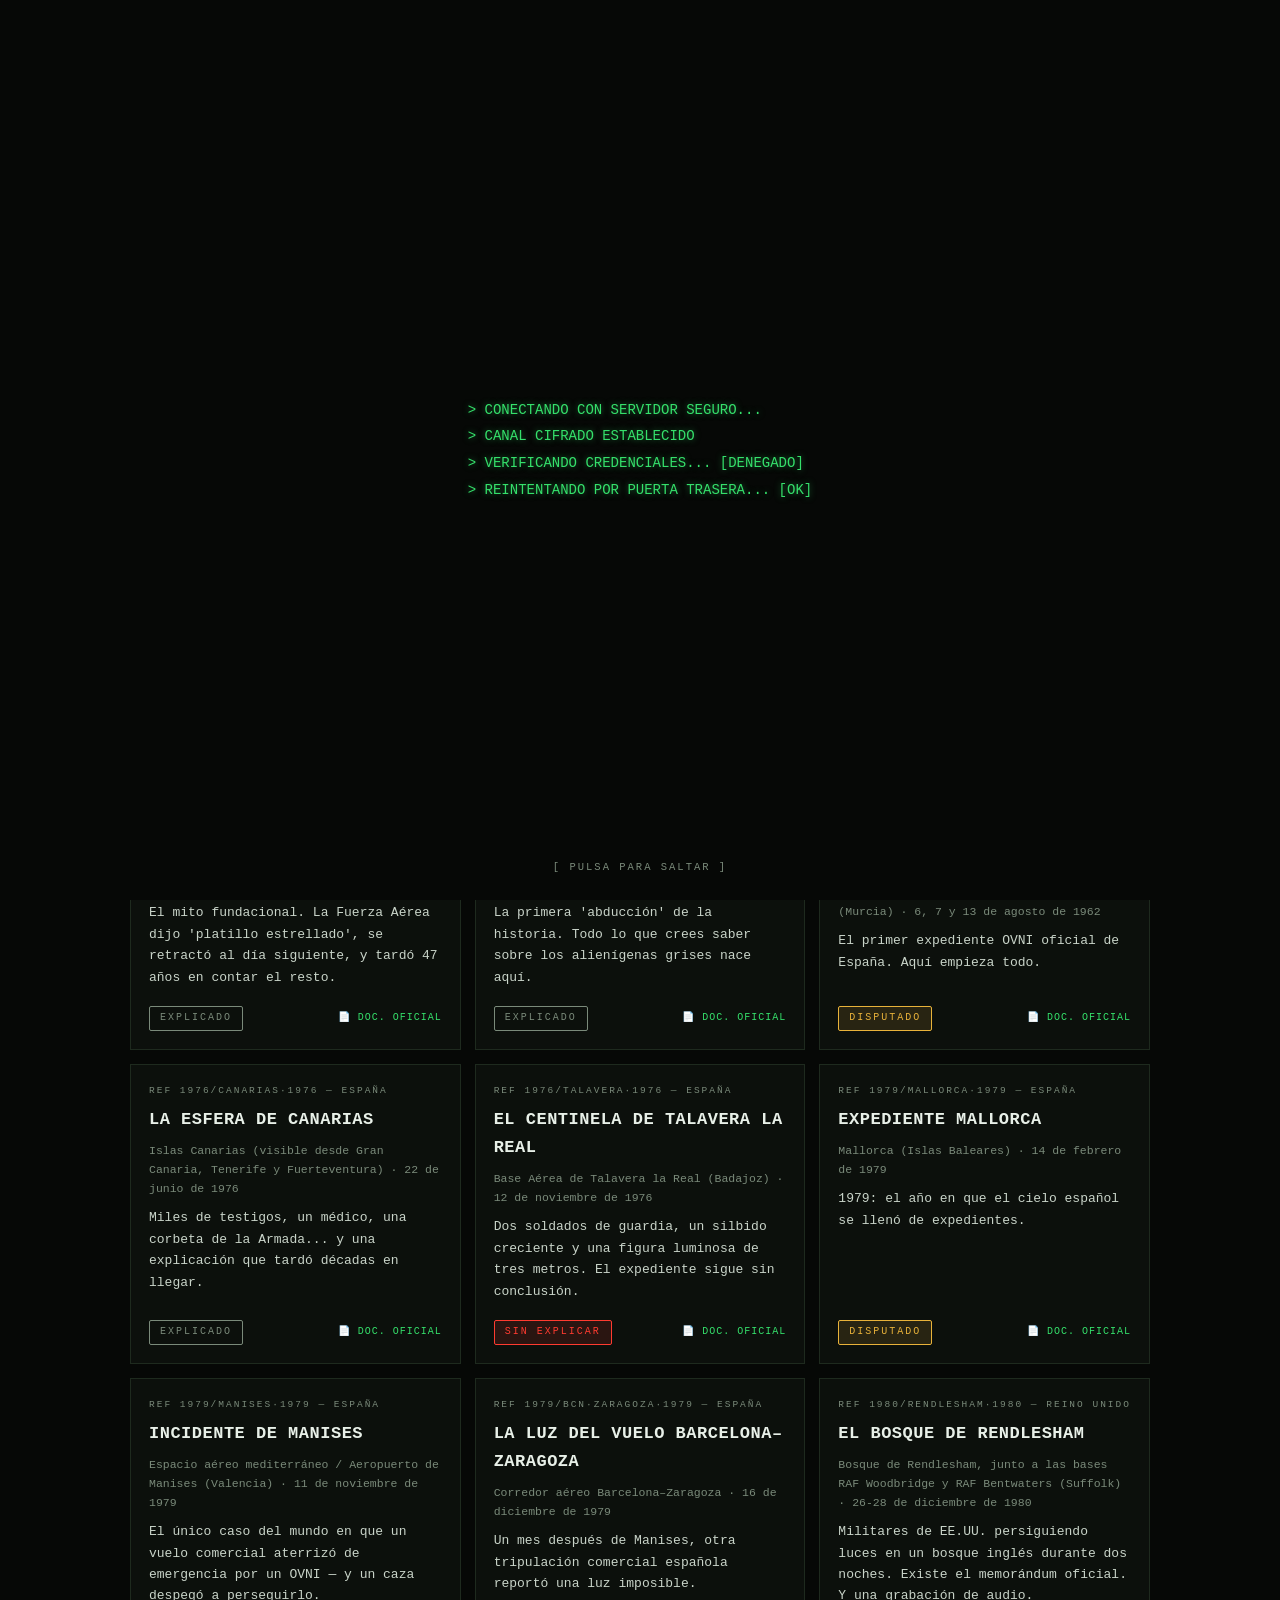
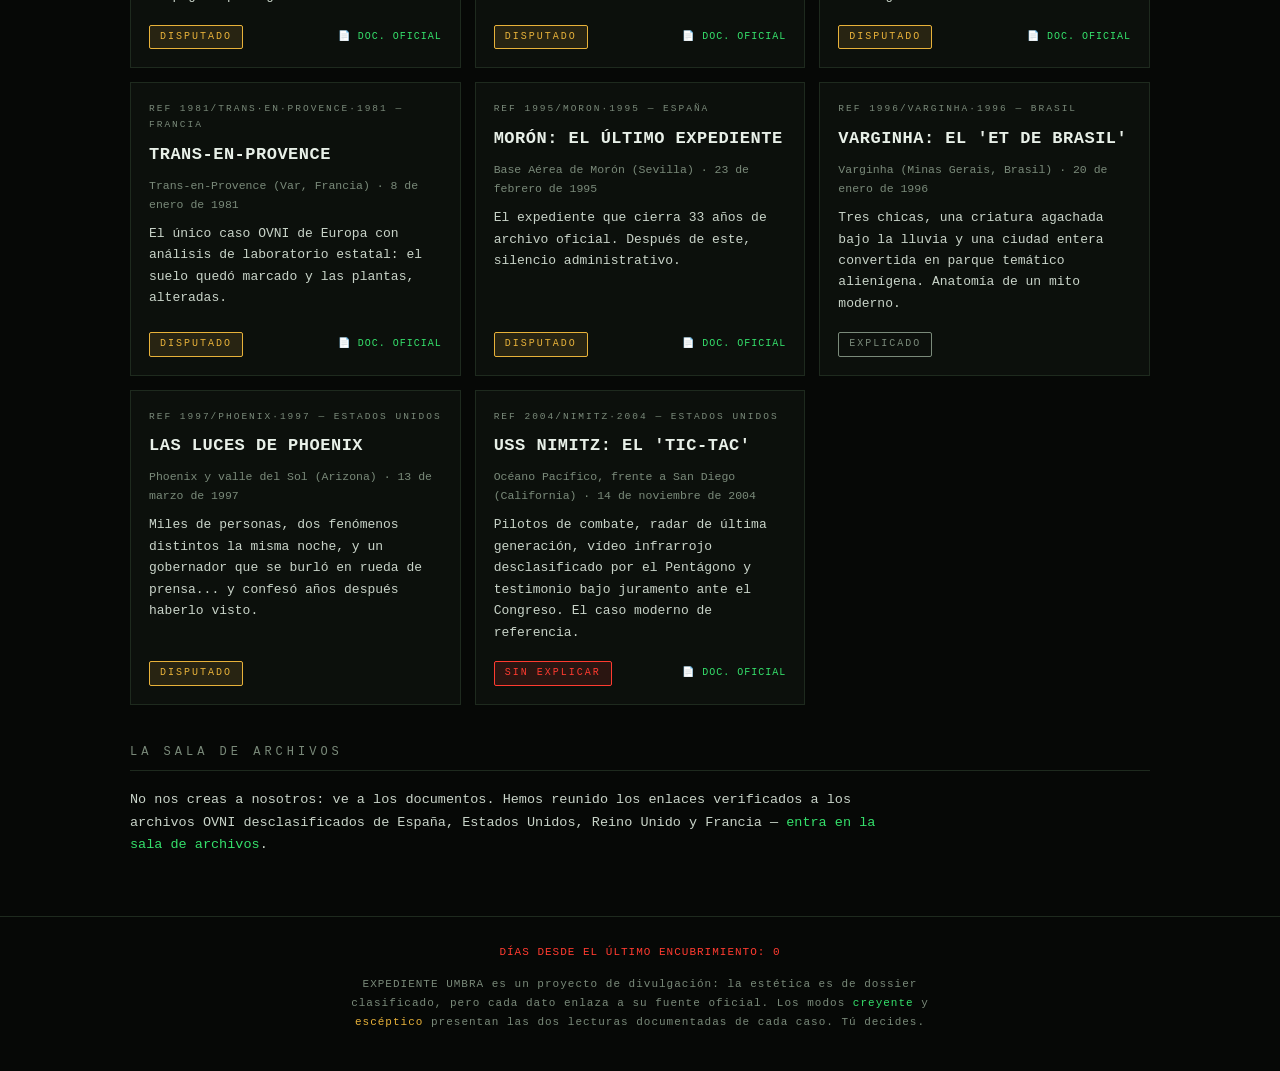
==== index.html @ f456cd04 "v1 de EXPEDIENTE UMBRA: archivo OVNI con 14 casos documentados Web estática de divulgación OVNI/UAP " ====
<!DOCTYPE html>
<html lang="es">
<head>
  <meta charset="UTF-8">
  <meta name="viewport" content="width=device-width, initial-scale=1.0">
  <title>EXPEDIENTE UMBRA — Archivo OVNI desclasificado</title>
  <meta name="description" content="Casos OVNI/UAP documentados con fuentes oficiales: expedientes desclasificados del Ejército del Aire español, Project Blue Book, AARO y más. Cada caso, con su documento original.">
  <link rel="stylesheet" href="assets/style.css">
  <link rel="icon" href="data:image/svg+xml,<svg xmlns='http://www.w3.org/2000/svg' viewBox='0 0 100 100'><text y='.9em' font-size='90'>🛸</text></svg>">
</head>
<body data-pagina="portada" data-modo="creyente">

  <div id="terminal-intro">
    <pre></pre>
    <div class="pista">[ pulsa para saltar ]</div>
  </div>

  <header class="cabecera">
    <div class="cabecera-superior">
      <div class="marca">
        <a href="index.html">
          <div class="titulo-sitio">EXPEDIENTE <span class="u">UMBRA</span></div>
          <div class="lema">Archivo desclasificado · La verdad está en los documentos</div>
        </a>
      </div>
      <div class="modo" title="Cambia entre las dos lecturas de cada caso">
        <span class="etiqueta-modo etiqueta-creyente">Creyente</span>
        <div class="interruptor" id="interruptor-modo" role="switch" aria-label="Cambiar entre modo creyente y modo escéptico"></div>
        <span class="etiqueta-modo etiqueta-esceptico">Escéptico</span>
      </div>
    </div>
    <div class="barra-estado">
      <div class="contenido-barra">
        <span class="dato"><b>80</b> expedientes desclasificados (España)</span>
        <span class="dato"><b>12.618</b> casos Project Blue Book</span>
        <span class="dato"><b>3,1%</b> sin identificar tras investigación (GEIPAN, Francia)</span>
        <span class="alerta">Nivel de alerta: <b>ÁMBAR</b></span>
      </div>
    </div>
  </header>

  <main class="contenedor">

    <div class="seccion-titulo">
      <span class="cursor">EXPEDIENTE DEL DÍA</span>
      <span class="sello verde">Acceso concedido</span>
    </div>
    <div id="destacado"></div>

    <div class="seccion-titulo"><span>¿NUEVO EN ESTO? — EMPIEZA AQUÍ</span></div>
    <p style="font-size:13px;color:var(--tinta-tenue);margin-bottom:14px">
      Cinco casos en orden para entender el fenómeno de cero: del primer expediente español de 1962 al vídeo del Pentágono de 2004.
    </p>
    <div class="ruta" id="ruta"></div>

    <div class="seccion-titulo">
      <span>TODOS LOS EXPEDIENTES</span>
      <div class="filtros">
        <button class="activo" data-filtro="todos">Todos</button>
        <button data-filtro="espana">España</button>
        <button data-filtro="internacional">Internacional</button>
        <button data-filtro="sin_explicar">Sin explicar</button>
        <button data-filtro="disputado">Disputados</button>
      </div>
    </div>
    <div class="rejilla" id="lista-casos"></div>

    <div class="seccion-titulo"><span>LA SALA DE ARCHIVOS</span></div>
    <p style="font-size:13.5px;max-width:760px">
      No nos creas a nosotros: ve a los documentos. Hemos reunido los enlaces verificados a los
      archivos OVNI desclasificados de España, Estados Unidos, Reino Unido y Francia —
      <a href="archivos.html">entra en la sala de archivos</a>.
    </p>

  </main>

  <footer class="pie">
    <p class="contador-encubrimiento">DÍAS DESDE EL ÚLTIMO ENCUBRIMIENTO: 0</p>
    <p class="nota-honesta">
      EXPEDIENTE UMBRA es un proyecto de divulgación: la estética es de dossier clasificado,
      pero cada dato enlaza a su fuente oficial. Los modos <span style="color:var(--fosforo)">creyente</span>
      y <span style="color:var(--ambar)">escéptico</span> presentan las dos lecturas documentadas de cada caso.
      Tú decides.
    </p>
  </footer>

  <script src="assets/app.js"></script>
</body>
</html>
---- assets/style.css ----
/* ============================================================
   EXPEDIENTE UMBRA — estética dossier desclasificado / X-Files
   ============================================================ */

:root {
  --negro: #060806;
  --papel: #0c100c;
  --papel-2: #111611;
  --linea: #1e2a1e;
  --tinta: #c9d4c9;
  --tinta-tenue: #7a8a7a;
  --fosforo: #35e06b;
  --fosforo-tenue: rgba(53, 224, 107, 0.12);
  --rojo: #ff3b30;
  --rojo-tenue: rgba(255, 59, 48, 0.12);
  --ambar: #e8b23a;
  --ambar-tenue: rgba(232, 178, 58, 0.12);
  --mono: "Courier New", Courier, "Lucida Console", monospace;
}

* { margin: 0; padding: 0; box-sizing: border-box; }

html { scroll-behavior: smooth; }

body {
  background: var(--negro);
  color: var(--tinta);
  font-family: var(--mono);
  font-size: 15px;
  line-height: 1.65;
  min-height: 100vh;
  position: relative;
}

/* Grano + scanlines sobre toda la página */
body::before {
  content: "";
  position: fixed;
  inset: 0;
  pointer-events: none;
  z-index: 999;
  background:
    repeating-linear-gradient(
      0deg,
      rgba(0, 0, 0, 0.13) 0px,
      rgba(0, 0, 0, 0.13) 1px,
      transparent 1px,
      transparent 3px
    );
  opacity: 0.5;
}

a { color: var(--fosforo); text-decoration: none; }
a:hover { text-decoration: underline; }

/* ---------- Cabecera ---------- */
.cabecera {
  border-bottom: 1px solid var(--linea);
  background: linear-gradient(180deg, #0a0d0a 0%, var(--negro) 100%);
  padding: 14px 20px 0;
}

.cabecera-superior {
  max-width: 1060px;
  margin: 0 auto;
  display: flex;
  align-items: center;
  justify-content: space-between;
  gap: 16px;
  flex-wrap: wrap;
  padding-bottom: 12px;
}

.marca { line-height: 1.2; }
.marca a { color: var(--tinta); }
.marca a:hover { text-decoration: none; }

.marca .titulo-sitio {
  font-size: 22px;
  letter-spacing: 6px;
  font-weight: bold;
  animation: parpadeo 9s infinite;
}
.marca .titulo-sitio .u { color: var(--fosforo); }

.marca .lema {
  font-size: 10.5px;
  letter-spacing: 2.5px;
  color: var(--tinta-tenue);
  text-transform: uppercase;
}

@keyframes parpadeo {
  0%, 91%, 93.5%, 100% { opacity: 1; }
  92%, 93% { opacity: 0.55; }
}

/* Interruptor Creyente/Escéptico */
.modo {
  display: flex;
  align-items: center;
  gap: 10px;
  font-size: 11px;
  letter-spacing: 1.5px;
  text-transform: uppercase;
  user-select: none;
}
.modo .etiqueta-modo { color: var(--tinta-tenue); transition: color 0.25s; }
body[data-modo="creyente"] .etiqueta-creyente { color: var(--fosforo); }
body[data-modo="esceptico"] .etiqueta-esceptico { color: var(--ambar); }

.interruptor {
  width: 52px;
  height: 24px;
  border: 1px solid var(--linea);
  border-radius: 12px;
  background: var(--papel-2);
  position: relative;
  cursor: pointer;
  flex-shrink: 0;
}
.interruptor::after {
  content: "";
  position: absolute;
  top: 3px; left: 4px;
  width: 16px; height: 16px;
  border-radius: 50%;
  background: var(--fosforo);
  box-shadow: 0 0 8px var(--fosforo);
  transition: left 0.25s, background 0.25s, box-shadow 0.25s;
}
body[data-modo="esceptico"] .interruptor::after {
  left: 30px;
  background: var(--ambar);
  box-shadow: 0 0 8px var(--ambar);
}

/* Barra de estado bajo la cabecera */
.barra-estado {
  border-top: 1px solid var(--linea);
  font-size: 10.5px;
  letter-spacing: 1.5px;
  text-transform: uppercase;
  color: var(--tinta-tenue);
  overflow: hidden;
  white-space: nowrap;
}
.barra-estado .contenido-barra {
  max-width: 1060px;
  margin: 0 auto;
  padding: 6px 0;
  display: flex;
  gap: 28px;
}
.barra-estado .dato b { color: var(--fosforo); font-weight: normal; }
.barra-estado .alerta b { color: var(--rojo); font-weight: normal; }

/* ---------- Contenedor ---------- */
.contenedor {
  max-width: 1060px;
  margin: 0 auto;
  padding: 28px 20px 60px;
}

/* ---------- Sello CLASIFICADO ---------- */
.sello {
  display: inline-block;
  border: 2px solid var(--rojo);
  color: var(--rojo);
  padding: 2px 12px;
  font-size: 12px;
  letter-spacing: 4px;
  text-transform: uppercase;
  transform: rotate(-4deg);
  opacity: 0.85;
  border-radius: 2px;
}
.sello.verde { border-color: var(--fosforo); color: var(--fosforo); transform: rotate(3deg); }

/* ---------- Texto censurado ---------- */
.censurado {
  background: #000;
  color: #000;
  padding: 0 6px;
  cursor: help;
  transition: color 0.4s, background 0.4s;
  box-shadow: inset 0 0 0 1px #151515;
}
.censurado:hover { background: var(--fosforo-tenue); color: var(--fosforo); }

/* ---------- Etiquetas de estado ---------- */
.estado {
  display: inline-block;
  font-size: 10px;
  letter-spacing: 2px;
  text-transform: uppercase;
  padding: 3px 10px;
  border: 1px solid;
  border-radius: 2px;
}
.estado-sin_explicar { color: var(--rojo); border-color: var(--rojo); background: var(--rojo-tenue); animation: pulso-rojo 2.4s infinite; }
.estado-disputado { color: var(--ambar); border-color: var(--ambar); background: var(--ambar-tenue); }
.estado-explicado { color: var(--tinta-tenue); border-color: var(--tinta-tenue); }

@keyframes pulso-rojo {
  0%, 100% { box-shadow: 0 0 0 rgba(255, 59, 48, 0); }
  50% { box-shadow: 0 0 12px rgba(255, 59, 48, 0.45); }
}

/* ---------- Portada: expediente del día ---------- */
.seccion-titulo {
  font-size: 12px;
  letter-spacing: 4px;
  text-transform: uppercase;
  color: var(--tinta-tenue);
  border-bottom: 1px solid var(--linea);
  padding-bottom: 8px;
  margin: 38px 0 18px;
  display: flex;
  justify-content: space-between;
  align-items: baseline;
  gap: 12px;
  flex-wrap: wrap;
}
.seccion-titulo .cursor::after {
  content: "▮";
  color: var(--fosforo);
  animation: cursor 1.1s steps(1) infinite;
}
@keyframes cursor { 50% { opacity: 0; } }

.destacado {
  border: 1px solid var(--linea);
  background: var(--papel);
  padding: 26px 26px 22px;
  position: relative;
  display: block;
  color: var(--tinta);
}
.destacado:hover { text-decoration: none; border-color: var(--fosforo); }
.destacado .sello { position: absolute; top: 14px; right: 16px; }
.destacado h2 {
  font-size: 26px;
  letter-spacing: 1px;
  margin: 8px 0 4px;
  text-transform: uppercase;
  color: #e8f0e8;
}
.destacado .meta { font-size: 12px; color: var(--tinta-tenue); letter-spacing: 1px; }
.destacado .gancho { margin-top: 12px; color: var(--tinta); max-width: 720px; }
.destacado .abrir {
  display: inline-block;
  margin-top: 16px;
  color: var(--fosforo);
  border: 1px solid var(--fosforo);
  padding: 7px 18px;
  font-size: 12px;
  letter-spacing: 2px;
  text-transform: uppercase;
}
.destacado:hover .abrir { background: var(--fosforo-tenue); }

/* ---------- Ruta empieza aquí ---------- */
.ruta {
  display: flex;
  gap: 10px;
  flex-wrap: wrap;
  counter-reset: paso;
}
.ruta a {
  counter-increment: paso;
  border: 1px dashed var(--linea);
  background: var(--papel);
  color: var(--tinta);
  padding: 10px 14px;
  font-size: 12.5px;
  flex: 1 1 170px;
  min-width: 150px;
}
.ruta a:hover { border-color: var(--fosforo); text-decoration: none; color: var(--fosforo); }
.ruta a::before {
  content: "PASO " counter(paso);
  display: block;
  font-size: 9.5px;
  letter-spacing: 2px;
  color: var(--fosforo);
  margin-bottom: 4px;
}

/* ---------- Filtros ---------- */
.filtros { display: flex; gap: 8px; flex-wrap: wrap; }
.filtros button {
  font-family: var(--mono);
  font-size: 10.5px;
  letter-spacing: 1.5px;
  text-transform: uppercase;
  background: transparent;
  color: var(--tinta-tenue);
  border: 1px solid var(--linea);
  padding: 5px 12px;
  cursor: pointer;
}
.filtros button:hover { color: var(--tinta); border-color: var(--tinta-tenue); }
.filtros button.activo { color: var(--fosforo); border-color: var(--fosforo); background: var(--fosforo-tenue); }

/* ---------- Rejilla de casos ---------- */
.rejilla {
  display: grid;
  grid-template-columns: repeat(auto-fill, minmax(300px, 1fr));
  gap: 14px;
}

.ficha-caso {
  border: 1px solid var(--linea);
  background: var(--papel);
  padding: 18px;
  color: var(--tinta);
  display: flex;
  flex-direction: column;
  gap: 8px;
  position: relative;
  transition: border-color 0.2s, transform 0.2s;
}
.ficha-caso:hover { border-color: var(--fosforo); text-decoration: none; transform: translateY(-2px); }
.ficha-caso .ref {
  font-size: 9.5px;
  letter-spacing: 2px;
  color: var(--tinta-tenue);
  text-transform: uppercase;
}
.ficha-caso h3 { font-size: 17px; text-transform: uppercase; letter-spacing: 0.5px; color: #e8f0e8; }
.ficha-caso .lugar-fecha { font-size: 11.5px; color: var(--tinta-tenue); }
.ficha-caso p { font-size: 13px; color: var(--tinta); }
.ficha-caso .pie-ficha {
  margin-top: auto;
  padding-top: 10px;
  display: flex;
  justify-content: space-between;
  align-items: center;
  gap: 8px;
}
.ficha-caso .doc-si {
  font-size: 10px;
  letter-spacing: 1px;
  color: var(--fosforo);
  text-transform: uppercase;
}

/* ---------- Página de expediente ---------- */
.expediente-cabecera {
  border: 1px solid var(--linea);
  background: var(--papel);
  padding: 26px;
  position: relative;
  margin-bottom: 26px;
}
.expediente-cabecera .sello { position: absolute; top: 16px; right: 18px; }
.expediente-cabecera h1 {
  font-size: 30px;
  text-transform: uppercase;
  letter-spacing: 1px;
  color: #e8f0e8;
  margin: 10px 0 6px;
  max-width: 80%;
}
.expediente-cabecera .meta {
  font-size: 12px;
  color: var(--tinta-tenue);
  letter-spacing: 1px;
  display: flex;
  gap: 18px;
  flex-wrap: wrap;
  margin-top: 8px;
}
.expediente-cabecera .meta b { color: var(--tinta); font-weight: normal; }

.bloque {
  border: 1px solid var(--linea);
  background: var(--papel);
  padding: 22px 24px;
  margin-bottom: 18px;
}
.bloque h2 {
  font-size: 12px;
  letter-spacing: 3px;
  text-transform: uppercase;
  color: var(--fosforo);
  margin-bottom: 12px;
}
.bloque p + p { margin-top: 12px; }
.bloque ul { list-style: none; }
.bloque ul li { padding: 5px 0 5px 18px; position: relative; }
.bloque ul li::before { content: ">"; position: absolute; left: 0; color: var(--fosforo); }

/* Las dos versiones (toggle) */
.version { border-left: 3px solid; padding-left: 18px; }
.version-creyente { border-color: var(--fosforo); }
.version-esceptico { border-color: var(--ambar); }
.version .quien {
  font-size: 10.5px;
  letter-spacing: 2px;
  text-transform: uppercase;
  margin-bottom: 8px;
}
.version-creyente .quien { color: var(--fosforo); }
.version-esceptico .quien { color: var(--ambar); }

body[data-modo="creyente"] .solo-esceptico { display: none; }
body[data-modo="esceptico"] .solo-creyente { display: none; }

.aviso-otra-version {
  font-size: 11px;
  color: var(--tinta-tenue);
  margin-top: 12px;
  cursor: pointer;
  text-decoration: underline dotted;
}
.aviso-otra-version:hover { color: var(--tinta); }

/* Documentos originales */
.doc-original {
  display: block;
  border: 1px solid var(--fosforo);
  background: var(--fosforo-tenue);
  color: var(--fosforo);
  padding: 13px 16px;
  margin-top: 10px;
  font-size: 13px;
}
.doc-original:hover { background: rgba(53, 224, 107, 0.2); text-decoration: none; }
.doc-original .fuente-doc {
  display: block;
  font-size: 10px;
  letter-spacing: 1.5px;
  text-transform: uppercase;
  color: var(--tinta-tenue);
  margin-top: 3px;
}
.doc-original::before { content: "▸ VER DOCUMENTO ORIGINAL — "; letter-spacing: 1px; font-size: 11px; }

.sin-docs {
  font-size: 12.5px;
  color: var(--tinta-tenue);
  border: 1px dashed var(--linea);
  padding: 12px 16px;
}

/* Relacionados */
.relacionados-lista { display: flex; gap: 10px; flex-wrap: wrap; }
.relacionados-lista a {
  border: 1px solid var(--linea);
  padding: 8px 14px;
  font-size: 12px;
  color: var(--tinta);
  background: var(--papel-2);
}
.relacionados-lista a:hover { border-color: var(--fosforo); color: var(--fosforo); text-decoration: none; }

/* ---------- Página de archivos ---------- */
.tabla-archivos { width: 100%; border-collapse: collapse; font-size: 13px; }
.tabla-archivos th, .tabla-archivos td {
  border: 1px solid var(--linea);
  padding: 10px 12px;
  text-align: left;
  vertical-align: top;
}
.tabla-archivos th {
  font-size: 10.5px;
  letter-spacing: 2px;
  text-transform: uppercase;
  color: var(--tinta-tenue);
  background: var(--papel-2);
}
.envoltura-tabla { overflow-x: auto; }

/* ---------- Pie ---------- */
.pie {
  border-top: 1px solid var(--linea);
  padding: 26px 20px 40px;
  text-align: center;
  font-size: 11px;
  color: var(--tinta-tenue);
  letter-spacing: 1px;
}
.pie .contador-encubrimiento { color: var(--rojo); }
.pie p + p { margin-top: 8px; }
.pie .nota-honesta { max-width: 640px; margin: 14px auto 0; line-height: 1.7; }

/* ---------- Intro terminal ---------- */
#terminal-intro {
  position: fixed;
  inset: 0;
  background: var(--negro);
  z-index: 10000;
  display: flex;
  align-items: center;
  justify-content: center;
  cursor: pointer;
  transition: opacity 0.5s;
}
#terminal-intro.oculto { opacity: 0; pointer-events: none; }
#terminal-intro pre {
  font-family: var(--mono);
  color: var(--fosforo);
  font-size: 14px;
  line-height: 1.9;
  text-shadow: 0 0 6px rgba(53, 224, 107, 0.5);
  padding: 20px;
}
#terminal-intro .pista {
  position: absolute;
  bottom: 24px;
  width: 100%;
  text-align: center;
  color: var(--tinta-tenue);
  font-size: 10.5px;
  letter-spacing: 2px;
  text-transform: uppercase;
}

/* ---------- Responsive ---------- */
@media (max-width: 640px) {
  .expediente-cabecera h1 { font-size: 22px; max-width: 100%; }
  .expediente-cabecera .sello, .destacado .sello { position: static; display: inline-block; margin-bottom: 6px; }
  .marca .titulo-sitio { font-size: 18px; letter-spacing: 4px; }
  .barra-estado .contenido-barra { gap: 16px; }
}
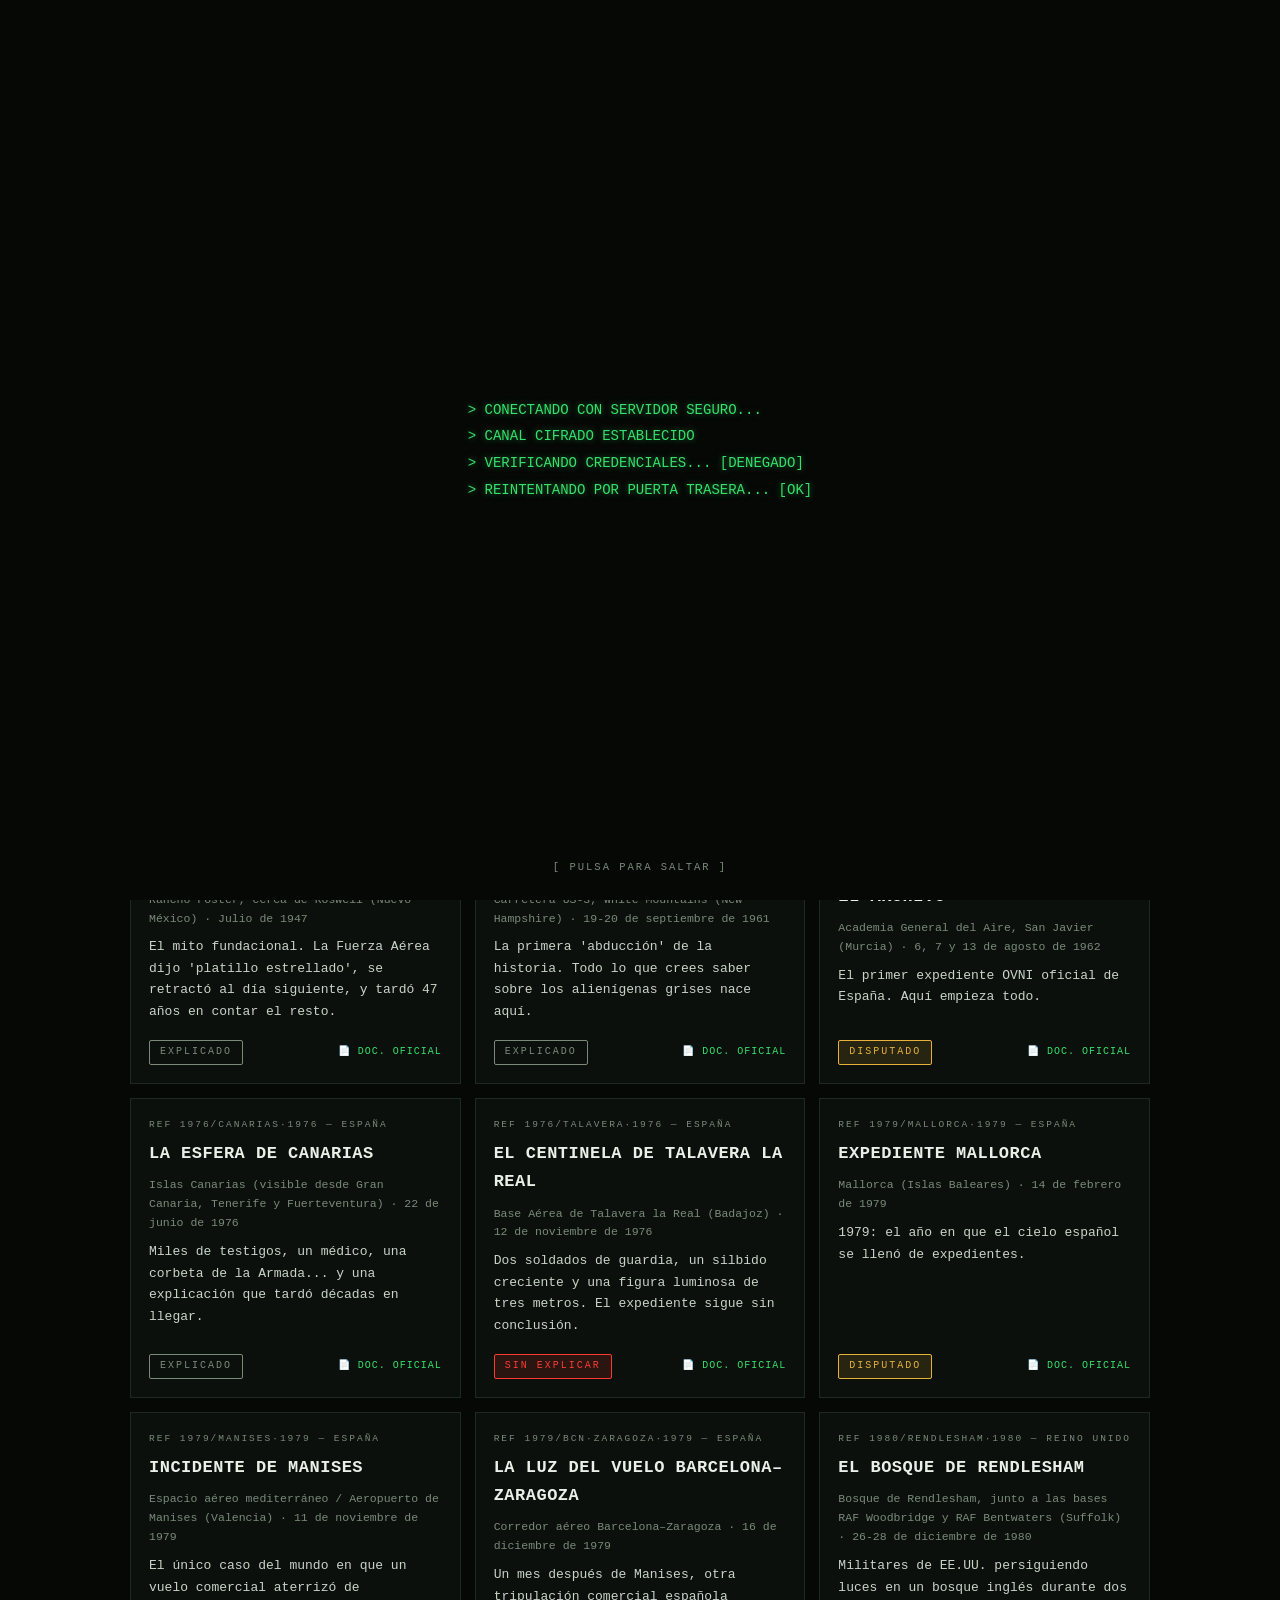
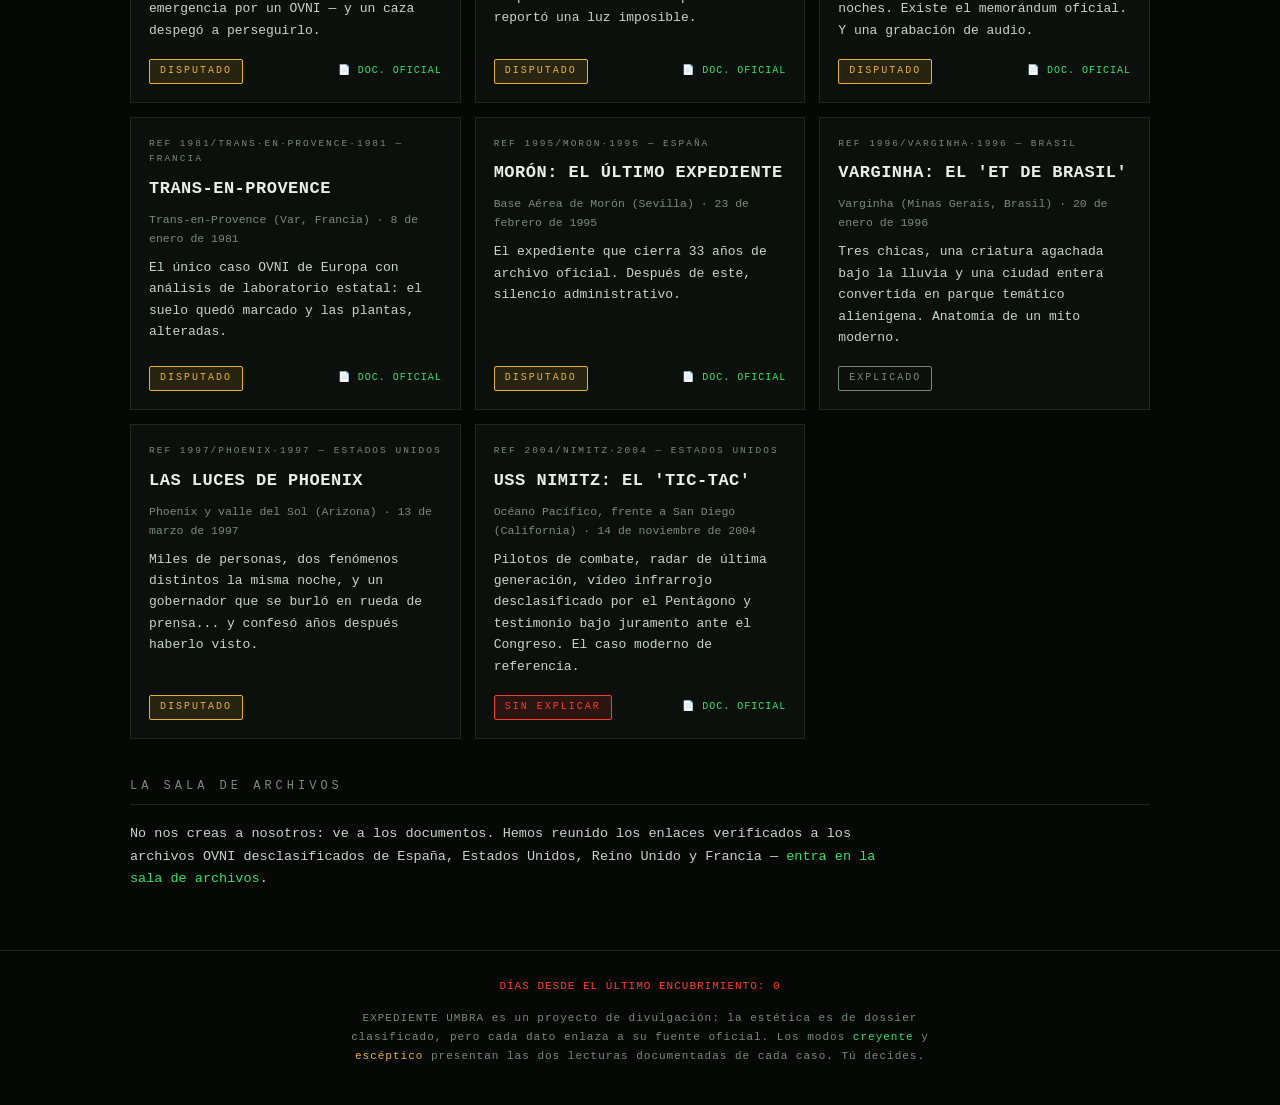
==== commit 97202fb5: "Fase 1: Bestiario, Cronología doble y navegación común - data/bestiario.json: 5 arquetipos (Grises, " ====
--- a/index.html
+++ b/index.html
@@ -37,6 +37,7 @@
         <span class="alerta">Nivel de alerta: <b>ÁMBAR</b></span>
       </div>
     </div>
+    <nav class="nav-sitio" id="nav-sitio"></nav>
   </header>
 
   <main class="contenedor">
--- a/assets/style.css
+++ b/assets/style.css
@@ -518,6 +518,361 @@
   text-transform: uppercase;
 }
 
+/* ---------- Navegación del sitio ---------- */
+.nav-sitio {
+  border-top: 1px solid var(--linea);
+}
+.nav-sitio .contenido-nav {
+  max-width: 1060px;
+  margin: 0 auto;
+  display: flex;
+  gap: 4px 18px;
+  flex-wrap: wrap;
+  padding: 7px 0;
+  font-size: 11px;
+  letter-spacing: 1.5px;
+  text-transform: uppercase;
+}
+.nav-sitio a { color: var(--tinta-tenue); }
+.nav-sitio a:hover { color: var(--fosforo); text-decoration: none; }
+.nav-sitio a.actual { color: var(--fosforo); border-bottom: 1px solid var(--fosforo); }
+
+/* ---------- Bestiario ---------- */
+.rejilla-bestiario {
+  display: grid;
+  grid-template-columns: repeat(auto-fill, minmax(320px, 1fr));
+  gap: 16px;
+}
+.carta-entidad {
+  border: 1px solid var(--linea);
+  background: var(--papel);
+  padding: 20px;
+  display: flex;
+  flex-direction: column;
+  gap: 10px;
+  position: relative;
+}
+.carta-entidad:hover { border-color: var(--fosforo); }
+.carta-entidad .silueta {
+  width: 84px;
+  height: 84px;
+  margin: 0 auto;
+  opacity: 0.9;
+}
+.carta-entidad .silueta svg { width: 100%; height: 100%; fill: var(--fosforo); filter: drop-shadow(0 0 8px rgba(53, 224, 107, 0.35)); }
+.carta-entidad h3 {
+  text-align: center;
+  font-size: 19px;
+  text-transform: uppercase;
+  letter-spacing: 2px;
+  color: #e8f0e8;
+}
+.carta-entidad .alias {
+  text-align: center;
+  font-size: 10.5px;
+  letter-spacing: 1.5px;
+  color: var(--tinta-tenue);
+  text-transform: uppercase;
+  margin-top: -6px;
+}
+.carta-entidad .campo { font-size: 12.5px; }
+.carta-entidad .campo b {
+  display: block;
+  font-size: 9.5px;
+  letter-spacing: 2px;
+  text-transform: uppercase;
+  color: var(--fosforo);
+  font-weight: normal;
+  margin-bottom: 2px;
+}
+.carta-entidad .presencia {
+  position: absolute;
+  top: 12px;
+  right: 14px;
+  font-size: 9px;
+  letter-spacing: 1.5px;
+  text-transform: uppercase;
+  border: 1px solid var(--ambar);
+  color: var(--ambar);
+  padding: 2px 8px;
+}
+.carta-entidad .casos-asociados { display: flex; gap: 6px; flex-wrap: wrap; }
+.carta-entidad .casos-asociados a {
+  font-size: 10.5px;
+  border: 1px solid var(--linea);
+  padding: 3px 8px;
+  color: var(--tinta);
+}
+.carta-entidad .casos-asociados a:hover { border-color: var(--fosforo); color: var(--fosforo); text-decoration: none; }
+.carta-entidad .version { margin-top: 4px; }
+
+/* ---------- Cronología ---------- */
+.leyenda-cronologia { display: flex; gap: 14px; margin-bottom: 22px; }
+.pastilla { font-size: 10px; letter-spacing: 2px; }
+.pastilla-caso { color: var(--fosforo); }
+.pastilla-historia { color: var(--ambar); }
+
+.cronologia { position: relative; padding-left: 0; }
+.cronologia::before {
+  content: "";
+  position: absolute;
+  left: 50%;
+  top: 0; bottom: 0;
+  width: 1px;
+  background: var(--linea);
+}
+.hito {
+  position: relative;
+  width: calc(50% - 34px);
+  border: 1px solid var(--linea);
+  background: var(--papel);
+  padding: 14px 16px;
+  margin-bottom: 18px;
+  font-size: 13px;
+}
+.hito .anio-hito {
+  font-size: 10px;
+  letter-spacing: 2px;
+  color: var(--tinta-tenue);
+  text-transform: uppercase;
+}
+.hito h3 { font-size: 15px; text-transform: uppercase; letter-spacing: 0.5px; margin: 3px 0 6px; color: #e8f0e8; }
+.hito::after {
+  content: "";
+  position: absolute;
+  top: 18px;
+  width: 9px; height: 9px;
+  border-radius: 50%;
+}
+.hito-caso { margin-right: auto; border-left: 3px solid var(--fosforo); }
+.hito-caso::after { right: -39px; background: var(--fosforo); box-shadow: 0 0 8px var(--fosforo); }
+.hito-historia { margin-left: auto; border-right: 3px solid var(--ambar); text-align: left; }
+.hito-historia::after { left: -39px; background: var(--ambar); box-shadow: 0 0 8px var(--ambar); }
+.hito a.enlace-caso {
+  display: inline-block;
+  margin-top: 8px;
+  font-size: 11px;
+  letter-spacing: 1.5px;
+  text-transform: uppercase;
+}
+.marcador-decada {
+  text-align: center;
+  margin: 30px 0 24px;
+  position: relative;
+  font-size: 13px;
+  letter-spacing: 6px;
+  color: var(--tinta-tenue);
+}
+.marcador-decada span {
+  background: var(--negro);
+  padding: 0 16px;
+  position: relative;
+  z-index: 1;
+}
+
+@media (max-width: 720px) {
+  .cronologia::before { left: 8px; }
+  .hito { width: auto; margin-left: 30px !important; margin-right: 0 !important; }
+  .hito::after { left: -27px !important; right: auto !important; }
+  .hito-historia { border-right: none; border-left: 3px solid var(--ambar); }
+}
+
+/* ---------- Buscador ---------- */
+.buscador {
+  width: 100%;
+  background: var(--papel);
+  border: 1px solid var(--linea);
+  color: var(--fosforo);
+  font-family: var(--mono);
+  font-size: 14px;
+  padding: 11px 14px;
+  margin-bottom: 16px;
+  letter-spacing: 1px;
+}
+.buscador:focus { outline: none; border-color: var(--fosforo); box-shadow: 0 0 12px rgba(53, 224, 107, 0.15); }
+.buscador::placeholder { color: var(--tinta-tenue); }
+.sin-resultados { color: var(--tinta-tenue); font-size: 13px; padding: 20px 0; }
+
+/* ---------- Glosario / términos ---------- */
+.termino {
+  border-bottom: 1px dotted var(--fosforo);
+  cursor: help;
+  position: relative;
+}
+.termino:hover::after {
+  content: attr(data-def);
+  position: absolute;
+  left: 0;
+  bottom: calc(100% + 6px);
+  z-index: 50;
+  width: 280px;
+  background: #0e140e;
+  border: 1px solid var(--fosforo);
+  color: var(--tinta);
+  font-size: 11.5px;
+  line-height: 1.5;
+  padding: 10px 12px;
+  text-transform: none;
+  letter-spacing: 0;
+}
+.lista-glosario { display: grid; gap: 12px; }
+.entrada-glosario {
+  border: 1px solid var(--linea);
+  background: var(--papel);
+  padding: 14px 18px;
+  font-size: 13px;
+}
+.entrada-glosario b {
+  color: var(--fosforo);
+  font-weight: normal;
+  letter-spacing: 1px;
+  text-transform: uppercase;
+  font-size: 12px;
+}
+
+/* ---------- Mapa ---------- */
+#mapa {
+  height: 560px;
+  border: 1px solid var(--linea);
+  background: var(--papel);
+  filter: saturate(0.7);
+}
+.leaflet-popup-content-wrapper, .leaflet-popup-tip {
+  background: #0e140e !important;
+  color: var(--tinta) !important;
+  border: 1px solid var(--fosforo);
+  border-radius: 0 !important;
+  font-family: var(--mono) !important;
+}
+.leaflet-popup-content a { color: var(--fosforo); }
+.marcador-ovni {
+  background: var(--fosforo);
+  border-radius: 50%;
+  box-shadow: 0 0 10px var(--fosforo);
+  border: 2px solid #063;
+}
+.marcador-ovni.rojo { background: var(--rojo); box-shadow: 0 0 10px var(--rojo); border-color: #611; }
+
+/* ---------- Formulario de reporte ---------- */
+.formulario-reporte { max-width: 720px; }
+.formulario-reporte label {
+  display: block;
+  font-size: 10.5px;
+  letter-spacing: 2px;
+  text-transform: uppercase;
+  color: var(--fosforo);
+  margin: 18px 0 6px;
+}
+.formulario-reporte input[type="text"],
+.formulario-reporte input[type="date"],
+.formulario-reporte textarea,
+.formulario-reporte select {
+  width: 100%;
+  background: var(--papel);
+  border: 1px solid var(--linea);
+  color: var(--tinta);
+  font-family: var(--mono);
+  font-size: 14px;
+  padding: 10px 12px;
+}
+.formulario-reporte input:focus, .formulario-reporte textarea:focus, .formulario-reporte select:focus {
+  outline: none;
+  border-color: var(--fosforo);
+}
+.formulario-reporte textarea { min-height: 130px; resize: vertical; }
+.lista-descartes { border: 1px dashed var(--linea); padding: 14px 16px; }
+.lista-descartes label {
+  display: flex;
+  align-items: center;
+  gap: 10px;
+  margin: 6px 0;
+  font-size: 12.5px;
+  letter-spacing: 0;
+  text-transform: none;
+  color: var(--tinta);
+  cursor: pointer;
+}
+.lista-descartes input { accent-color: var(--fosforo); }
+.boton-enviar {
+  margin-top: 22px;
+  font-family: var(--mono);
+  font-size: 13px;
+  letter-spacing: 3px;
+  text-transform: uppercase;
+  background: var(--fosforo-tenue);
+  border: 1px solid var(--fosforo);
+  color: var(--fosforo);
+  padding: 12px 28px;
+  cursor: pointer;
+}
+.boton-enviar:hover { background: rgba(53, 224, 107, 0.25); }
+.respuesta-reporte {
+  border: 1px solid var(--fosforo);
+  background: var(--fosforo-tenue);
+  padding: 22px;
+  font-size: 14px;
+  line-height: 1.8;
+}
+.respuesta-reporte .ref-reporte { color: var(--fosforo); letter-spacing: 2px; }
+
+/* ---------- Archivo español (tabla 83) ---------- */
+.grupo-anio { margin-bottom: 8px; }
+.grupo-anio summary {
+  cursor: pointer;
+  font-size: 13px;
+  letter-spacing: 3px;
+  padding: 10px 14px;
+  border: 1px solid var(--linea);
+  background: var(--papel);
+  color: var(--tinta);
+  list-style: none;
+}
+.grupo-anio summary::before { content: "▸ "; color: var(--fosforo); }
+.grupo-anio[open] summary::before { content: "▾ "; }
+.grupo-anio summary:hover { border-color: var(--fosforo); }
+.grupo-anio summary .n-exp { color: var(--tinta-tenue); font-size: 11px; float: right; }
+.grupo-anio .expedientes-anio { border: 1px solid var(--linea); border-top: none; padding: 6px 0; }
+.exp-linea {
+  display: flex;
+  justify-content: space-between;
+  gap: 12px;
+  padding: 8px 16px;
+  font-size: 12.5px;
+  color: var(--tinta);
+}
+.exp-linea:hover { background: var(--fosforo-tenue); text-decoration: none; }
+.exp-linea .ver-exp { color: var(--fosforo); white-space: nowrap; font-size: 11px; letter-spacing: 1px; }
+
+/* ---------- Expediente prohibido (Konami) ---------- */
+#expediente-prohibido {
+  position: fixed;
+  inset: 0;
+  background: rgba(4, 6, 4, 0.96);
+  z-index: 10001;
+  overflow-y: auto;
+  padding: 40px 20px;
+}
+#expediente-prohibido .documento-prohibido {
+  max-width: 640px;
+  margin: 0 auto;
+  border: 1px solid var(--rojo);
+  background: var(--papel);
+  padding: 30px;
+  font-size: 13.5px;
+  line-height: 1.9;
+}
+#expediente-prohibido .cerrar-prohibido {
+  display: inline-block;
+  margin-top: 20px;
+  color: var(--rojo);
+  border: 1px solid var(--rojo);
+  padding: 8px 20px;
+  cursor: pointer;
+  font-size: 11px;
+  letter-spacing: 2px;
+  text-transform: uppercase;
+}
+
 /* ---------- Responsive ---------- */
 @media (max-width: 640px) {
   .expediente-cabecera h1 { font-size: 22px; max-width: 100%; }
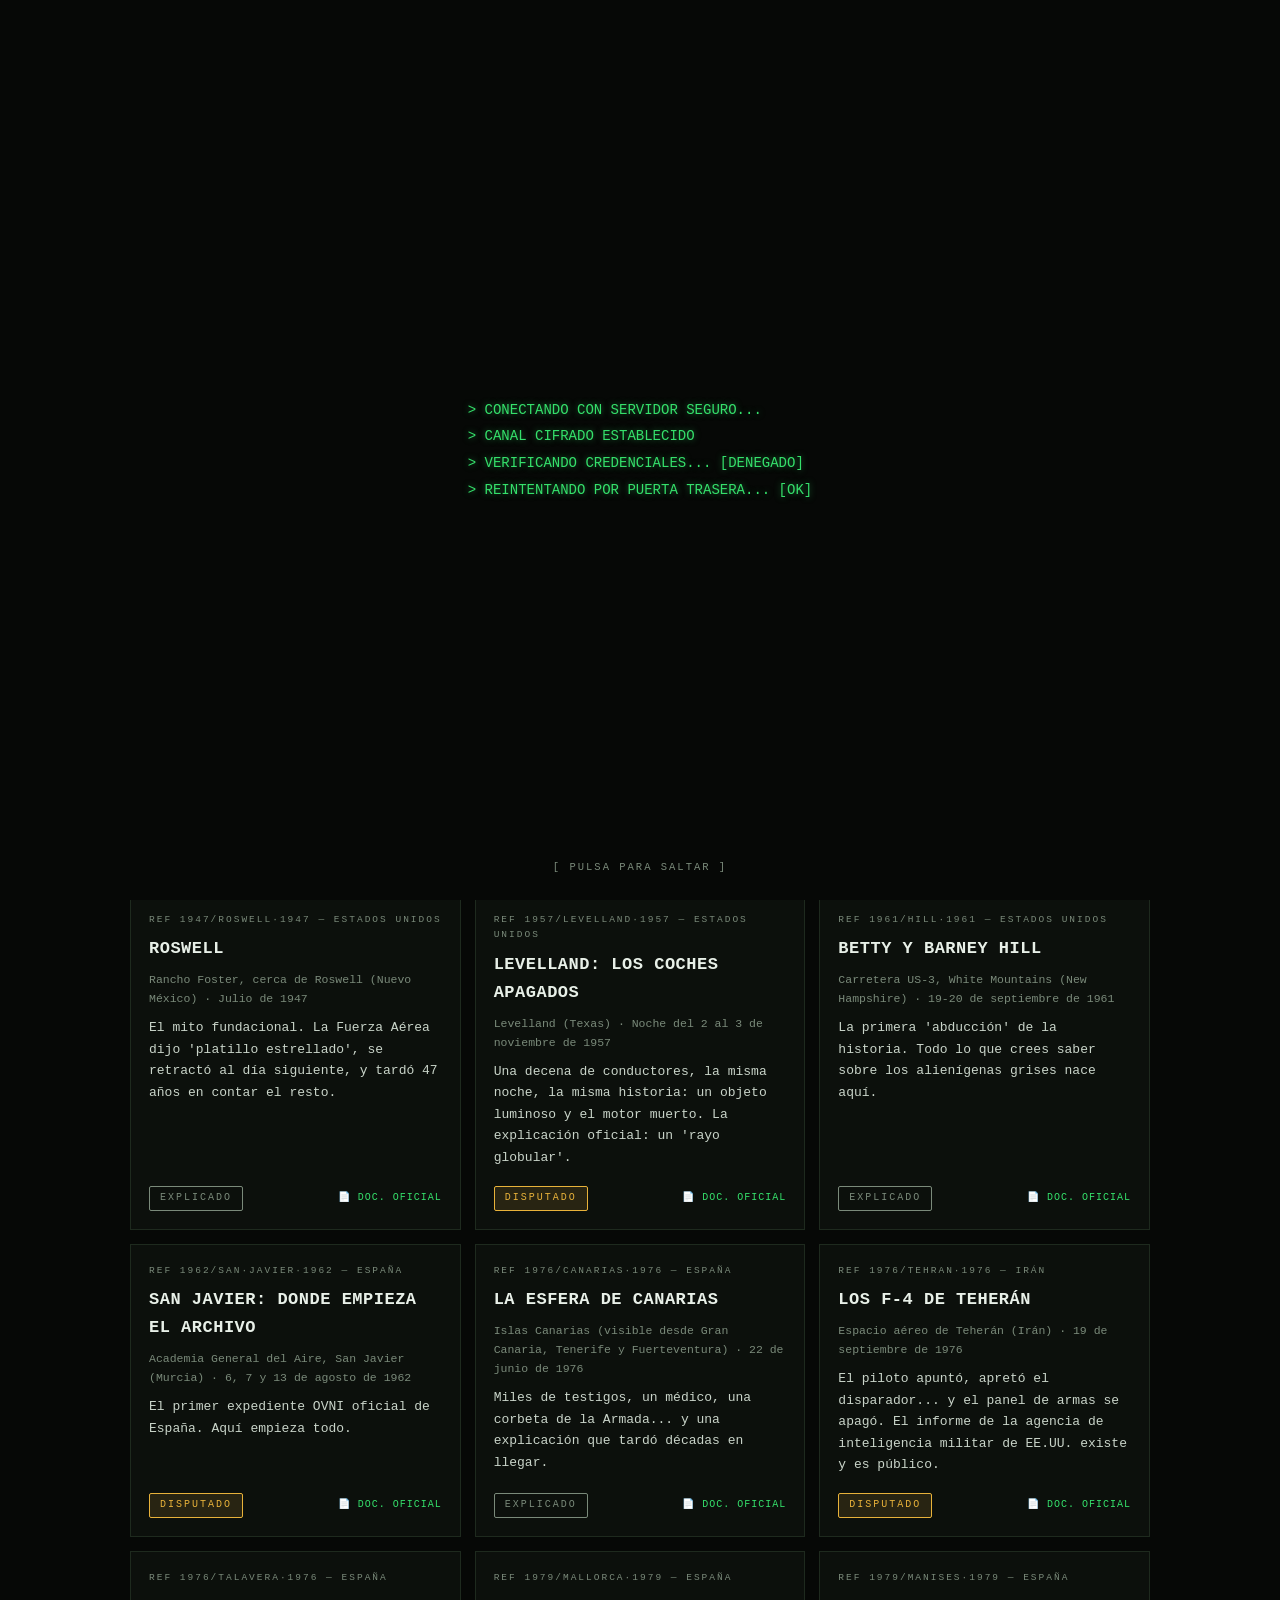
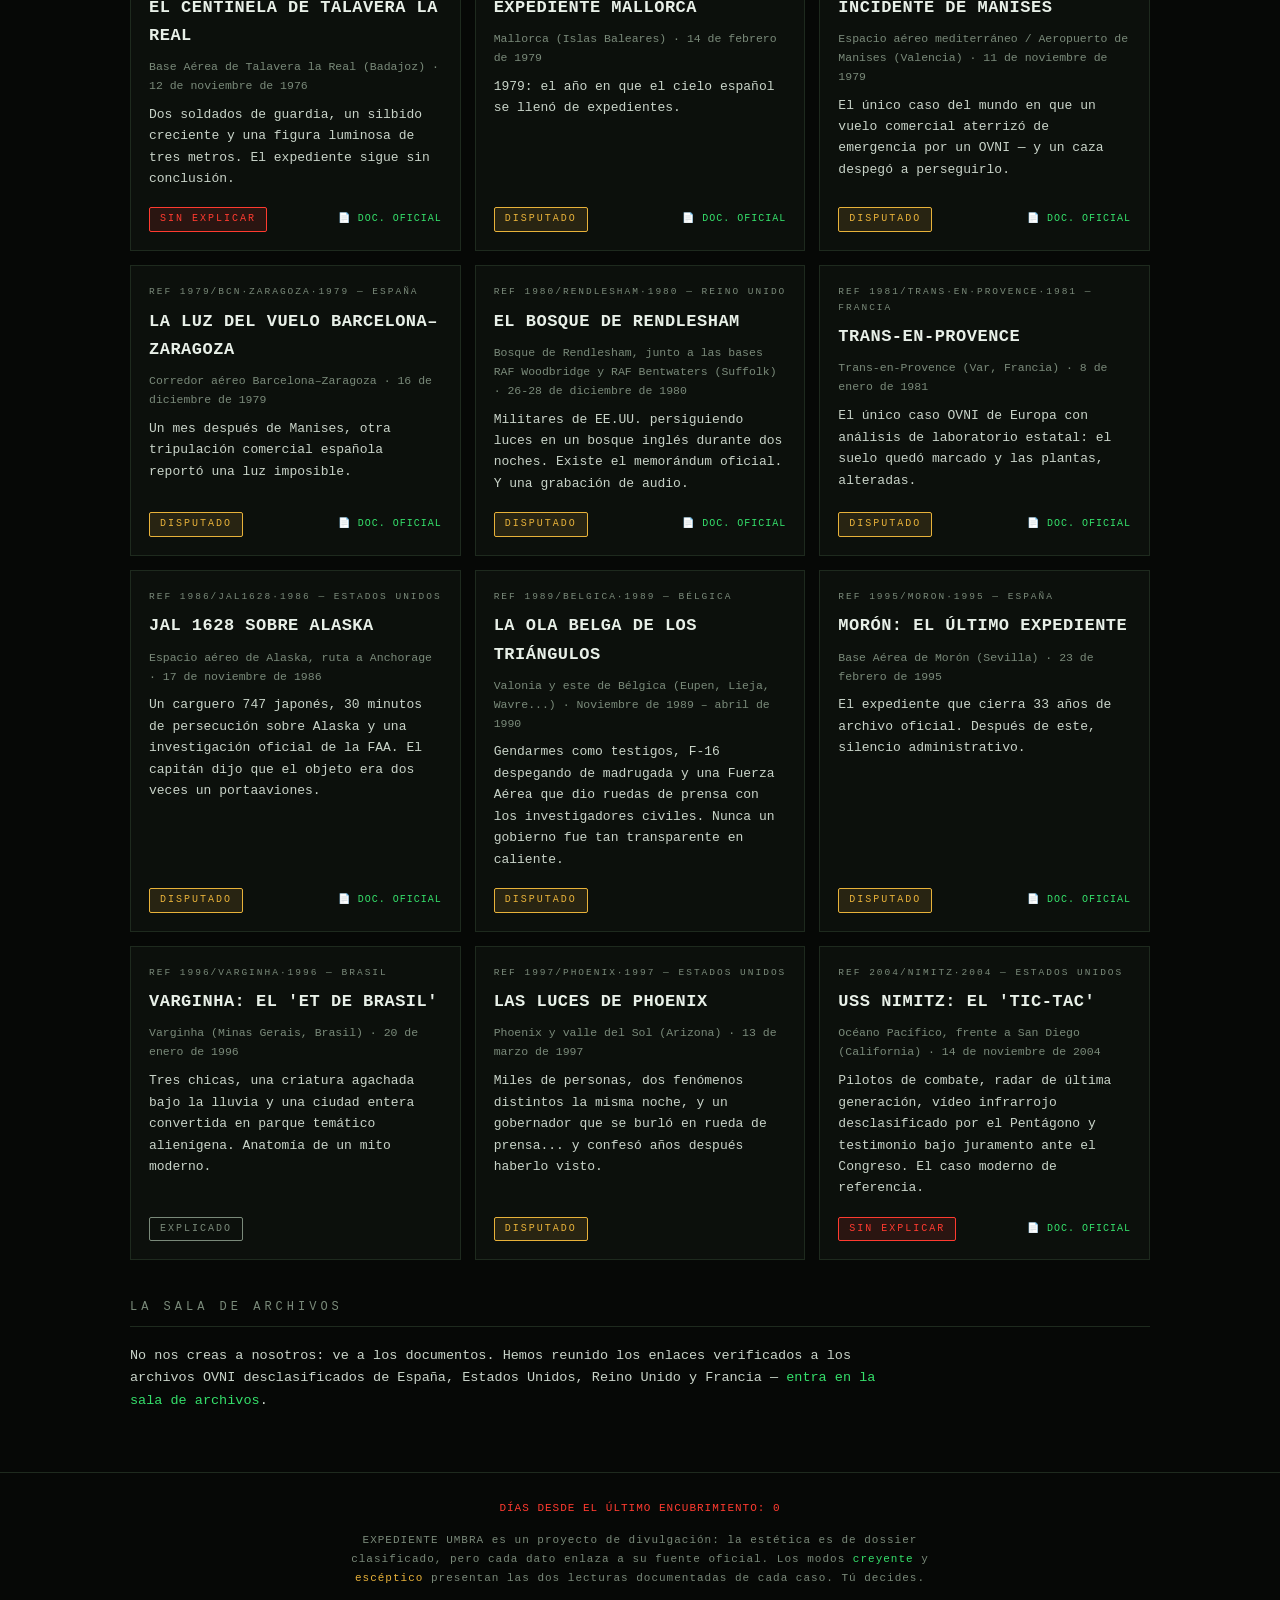
==== commit c0e1afbf: "Fase 3: mapa, buscador, glosario, formulario de reporte y easter egg - mapa.html: los 18 casos sobre" ====
--- a/index.html
+++ b/index.html
@@ -64,6 +64,7 @@
         <button data-filtro="disputado">Disputados</button>
       </div>
     </div>
+    <input type="search" id="buscador" class="buscador" placeholder="> BUSCAR EN EL ARCHIVO... (lugar, año, palabra clave)" aria-label="Buscar casos">
     <div class="rejilla" id="lista-casos"></div>
 
     <div class="seccion-titulo"><span>LA SALA DE ARCHIVOS</span></div>
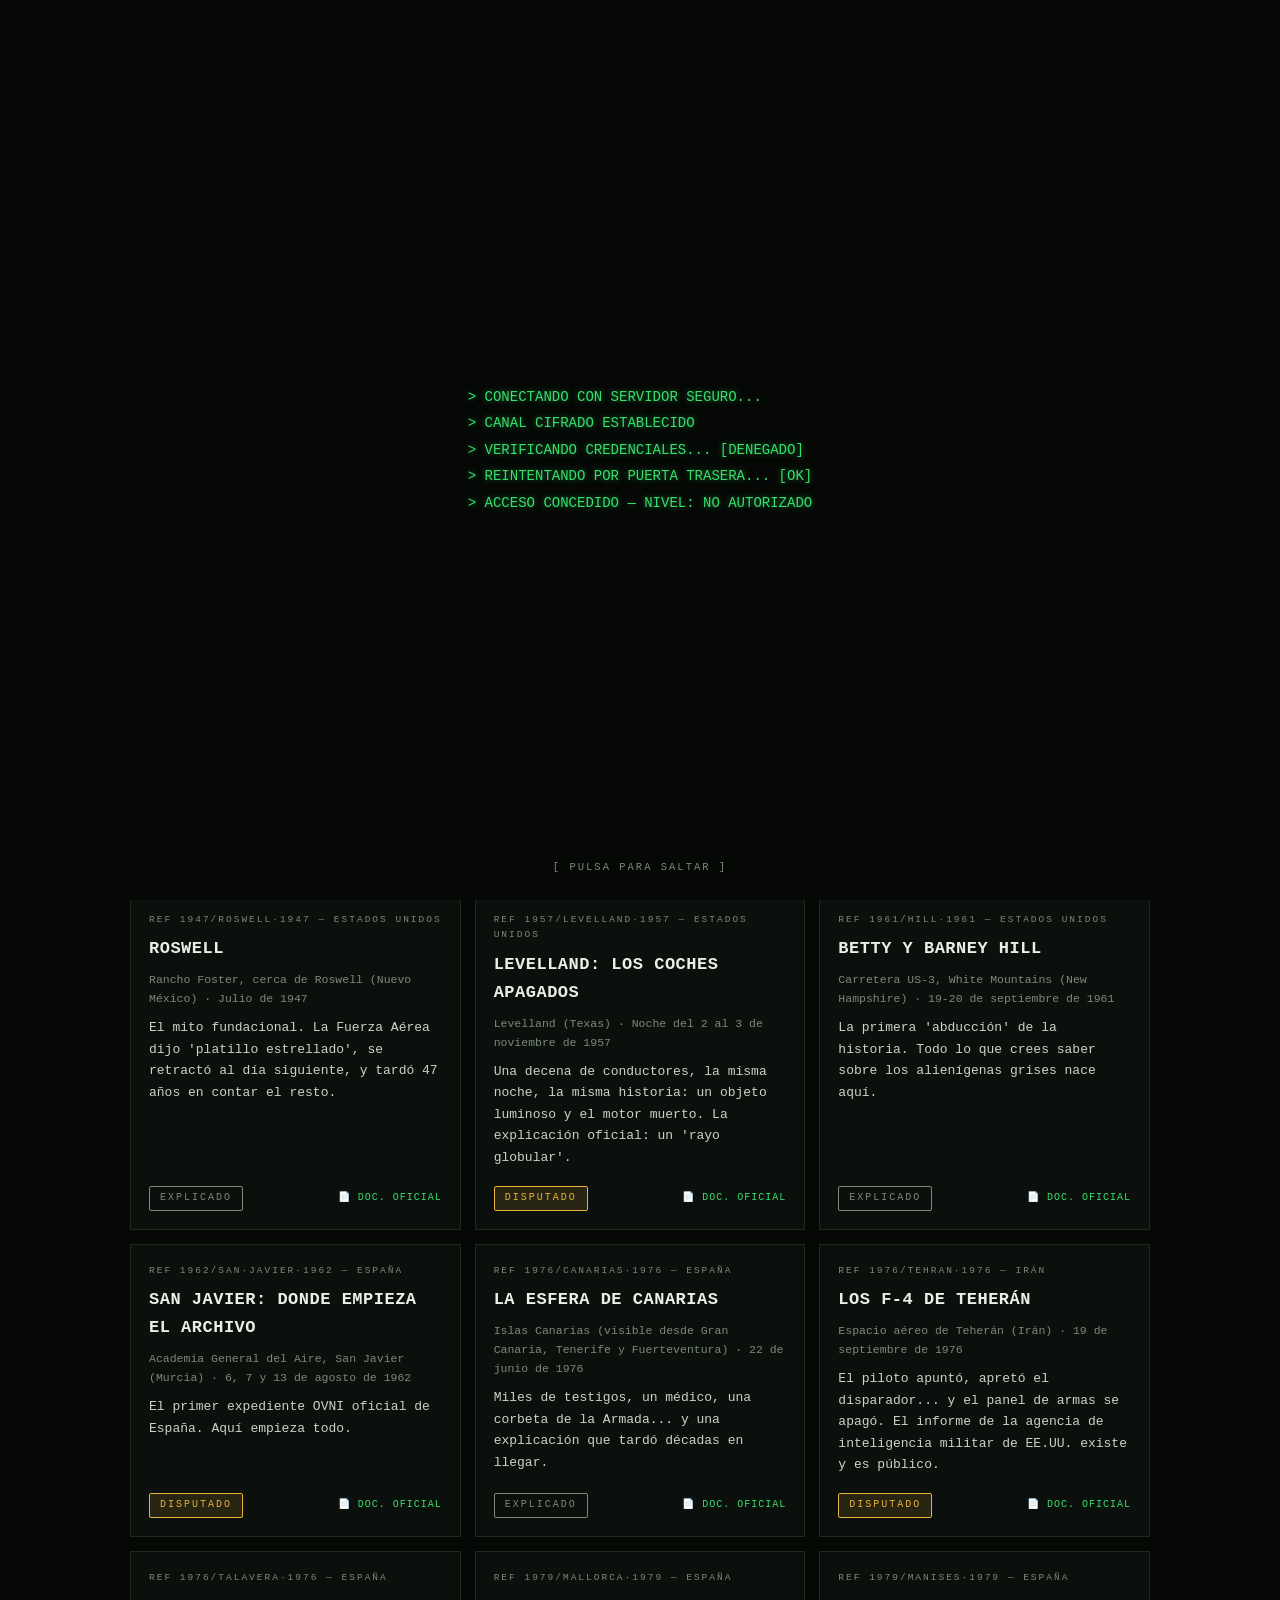
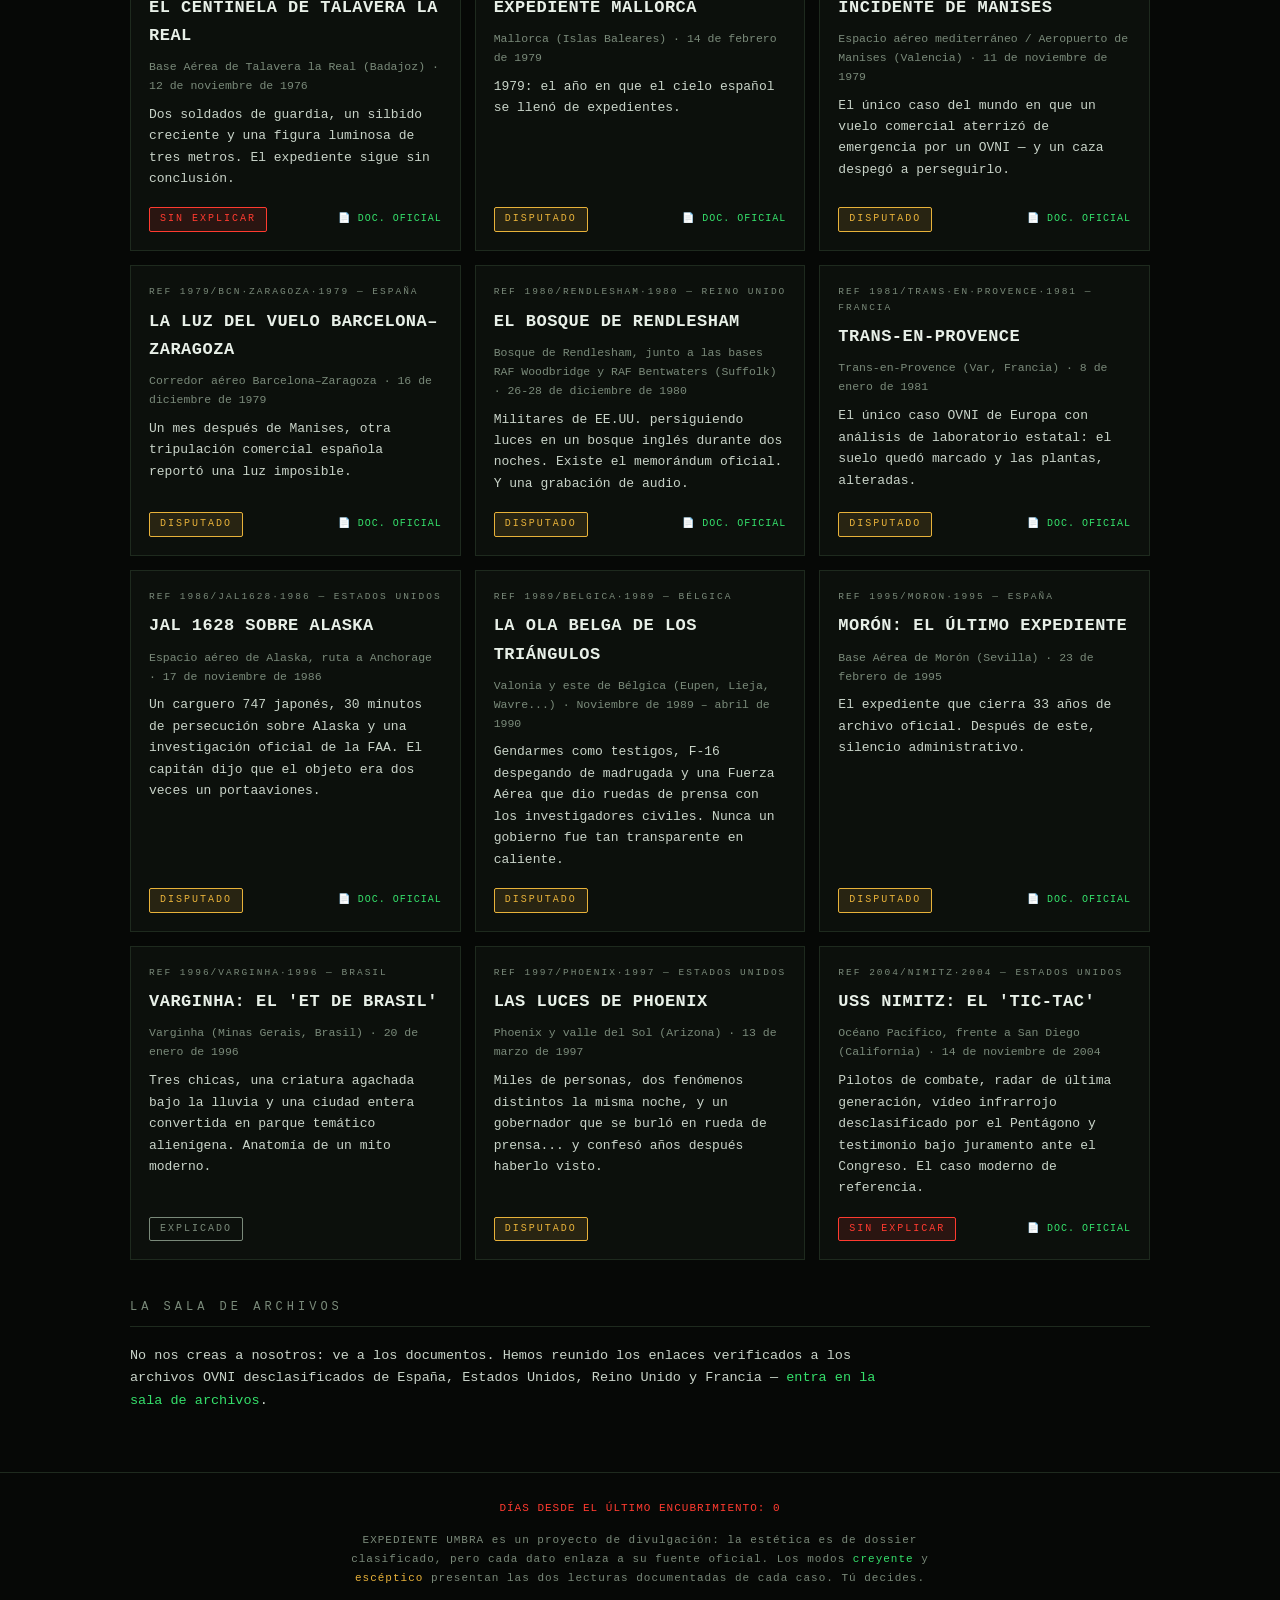
==== commit c9ba05af: "Página de Metodología y metadatos sociales en todas las páginas - metodologia.html: qué es la web, f" ====
--- a/index.html
+++ b/index.html
@@ -5,6 +5,21 @@
   <meta name="viewport" content="width=device-width, initial-scale=1.0">
   <title>EXPEDIENTE UMBRA — Archivo OVNI desclasificado</title>
   <meta name="description" content="Casos OVNI/UAP documentados con fuentes oficiales: expedientes desclasificados del Ejército del Aire español, Project Blue Book, AARO y más. Cada caso, con su documento original.">
+  <meta property="og:type" content="website">
+  <meta property="og:site_name" content="EXPEDIENTE UMBRA">
+  <meta property="og:title" content="EXPEDIENTE UMBRA — Archivo OVNI desclasificado">
+  <meta property="og:description" content="Casos OVNI/UAP documentados con fuentes oficiales: expedientes desclasificados del Ejército del Aire español, Project Blue Book, AARO y más. Cada caso, con su documento original.">
+  <meta property="og:url" content="https://aizetachan.github.io/ufo-repos/">
+  <meta property="og:image" content="https://aizetachan.github.io/ufo-repos/assets/social-card.png">
+  <meta property="og:image:width" content="1200">
+  <meta property="og:image:height" content="630">
+  <meta property="og:locale" content="es_ES">
+  <meta name="twitter:card" content="summary_large_image">
+  <meta name="twitter:title" content="EXPEDIENTE UMBRA — Archivo OVNI desclasificado">
+  <meta name="twitter:description" content="Casos OVNI/UAP documentados con fuentes oficiales: expedientes desclasificados del Ejército del Aire español, Project Blue Book, AARO y más. Cada caso, con su documento original.">
+  <meta name="twitter:image" content="https://aizetachan.github.io/ufo-repos/assets/social-card.png">
+  <meta name="theme-color" content="#060806">
+
   <link rel="stylesheet" href="assets/style.css">
   <link rel="icon" href="data:image/svg+xml,<svg xmlns='http://www.w3.org/2000/svg' viewBox='0 0 100 100'><text y='.9em' font-size='90'>🛸</text></svg>">
 </head>
--- a/assets/style.css
+++ b/assets/style.css
@@ -30,6 +30,8 @@
   line-height: 1.65;
   min-height: 100vh;
   position: relative;
+  /* Evita que el pull-to-refresh del móvil se coma los swipes del código secreto */
+  overscroll-behavior-y: contain;
 }
 
 /* Grano + scanlines sobre toda la página */
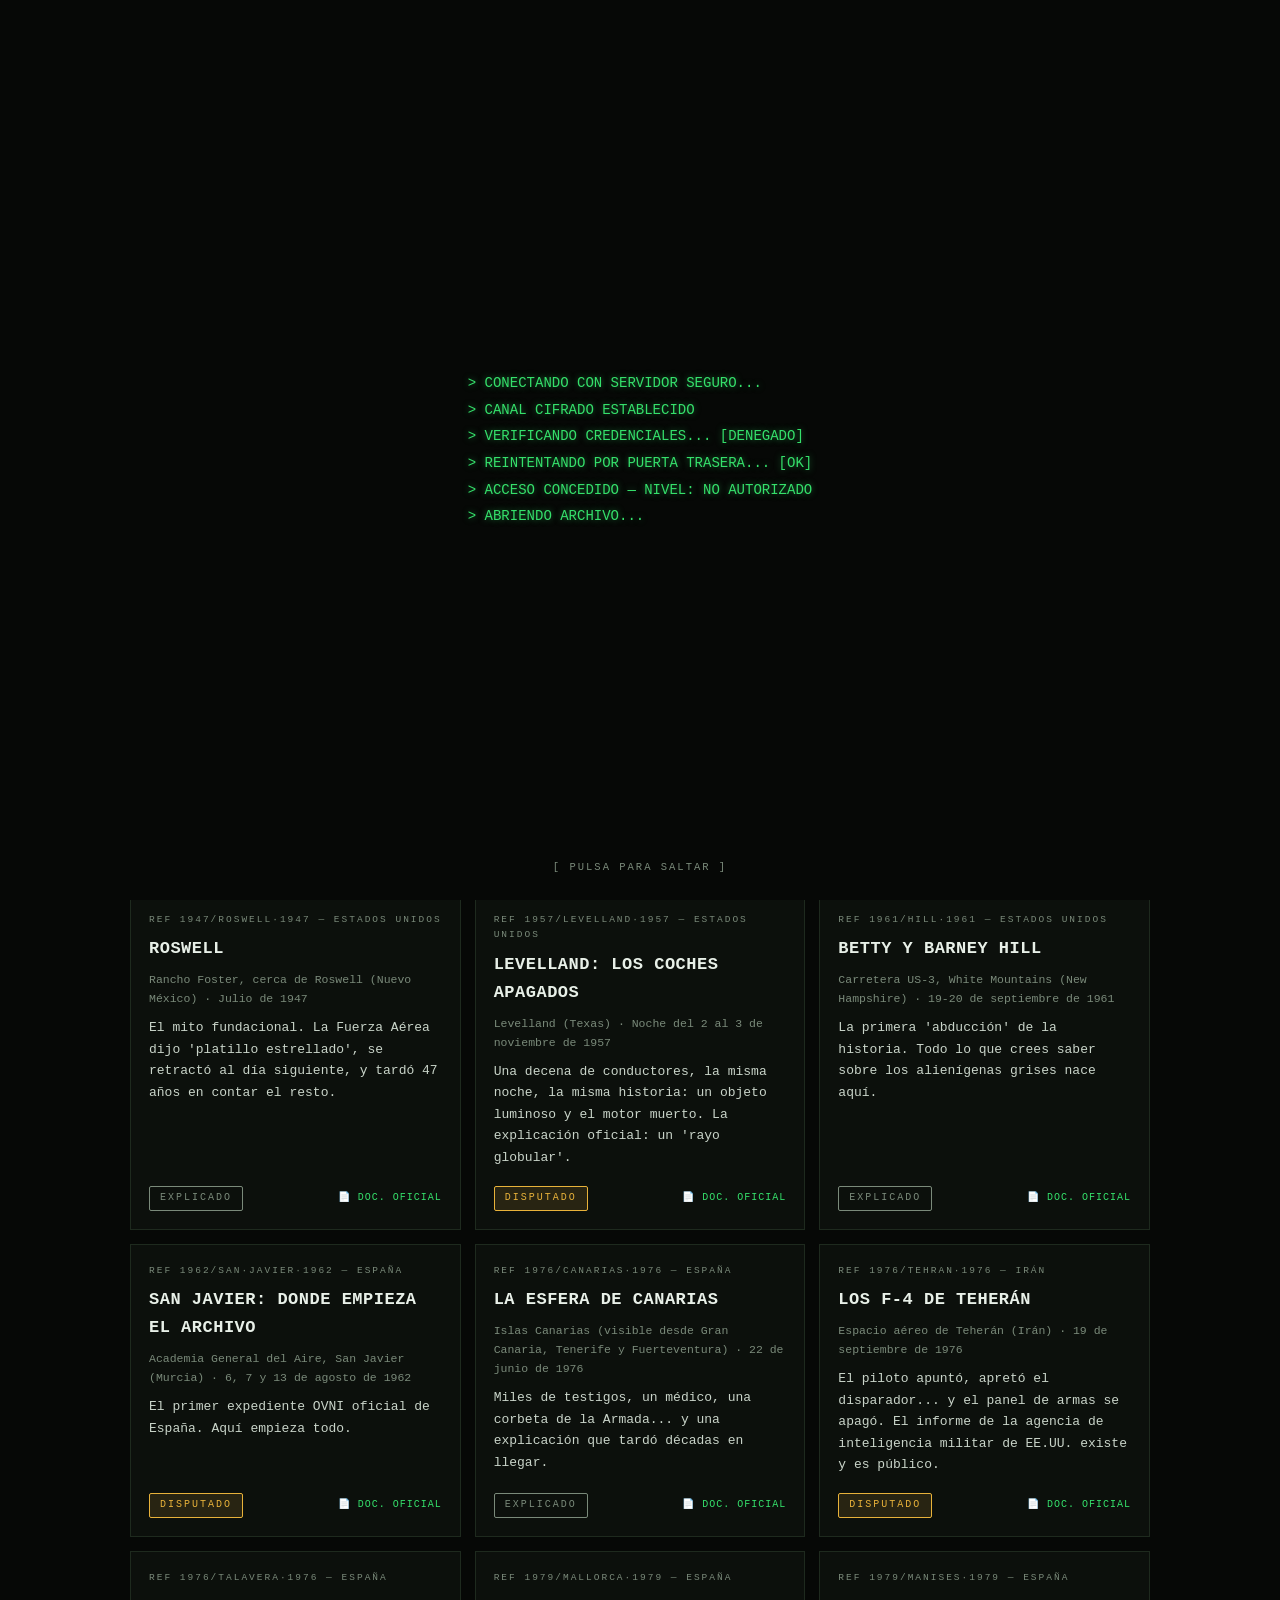
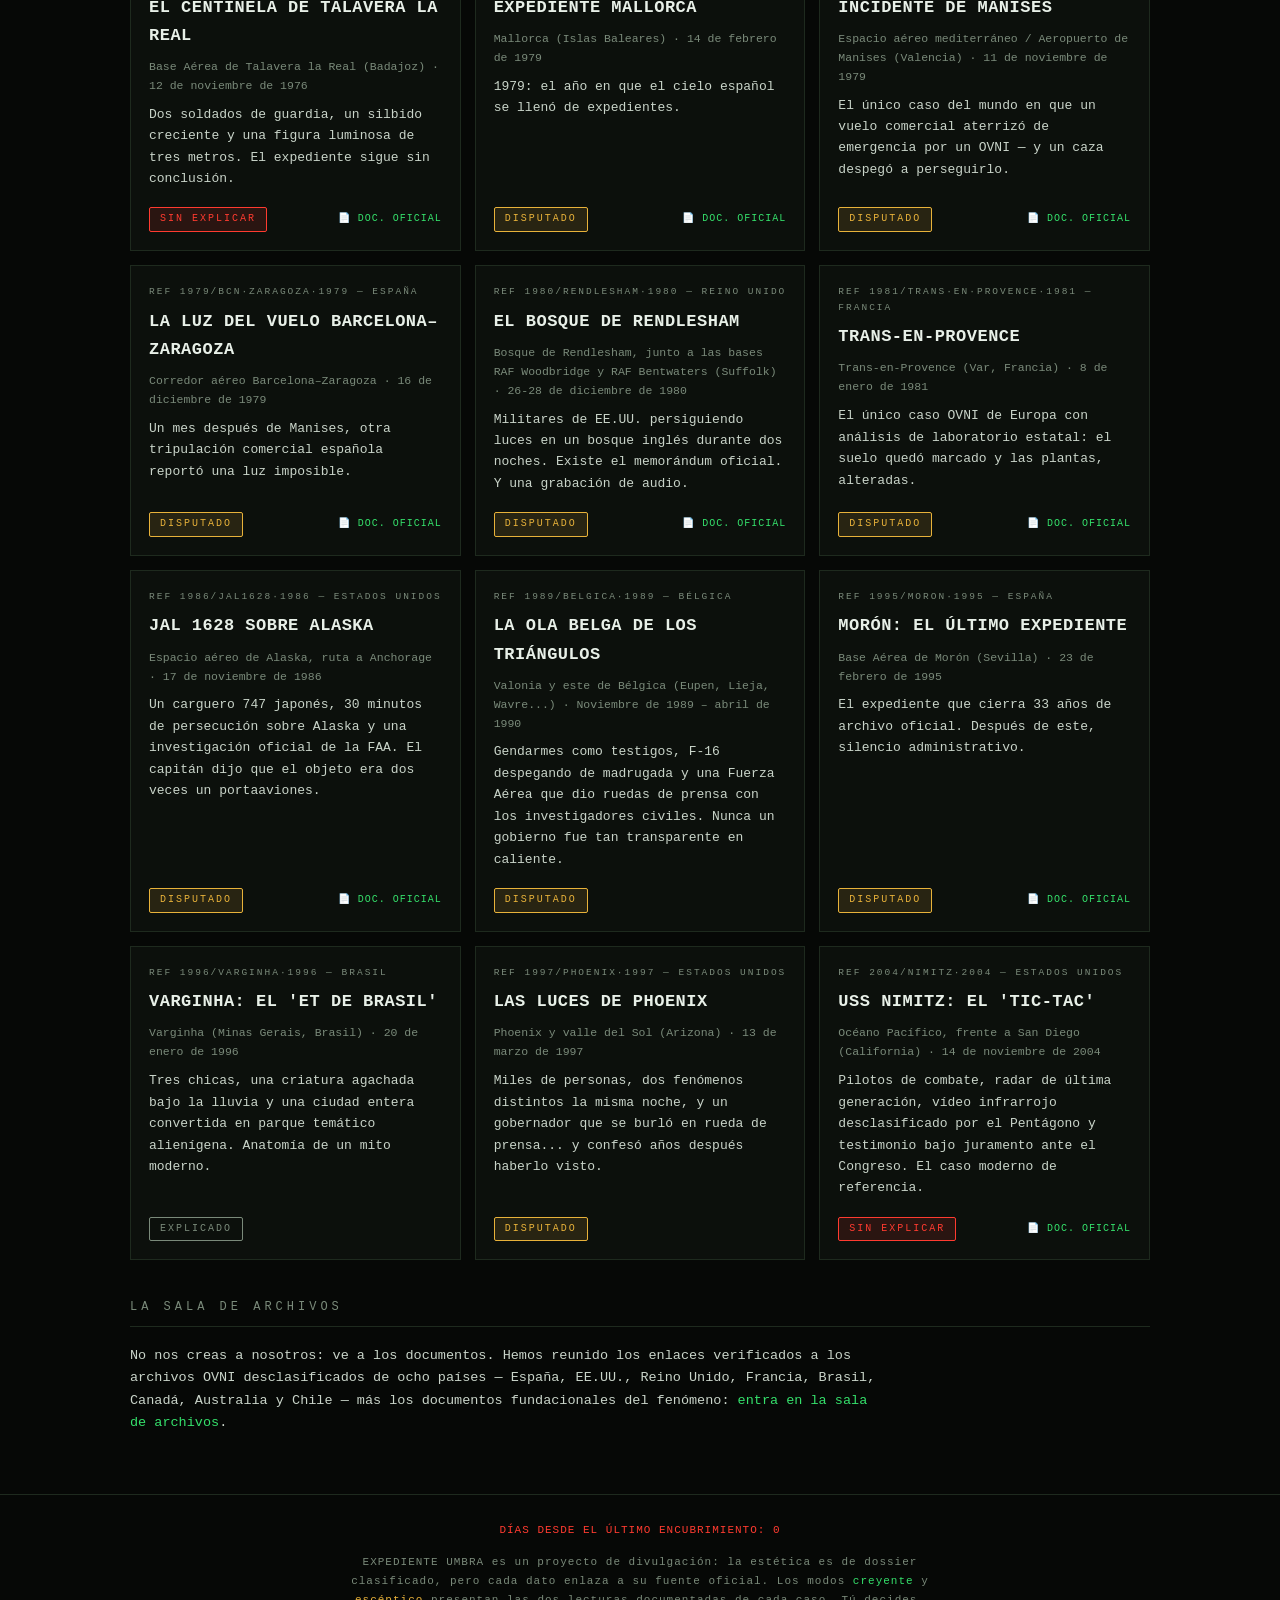
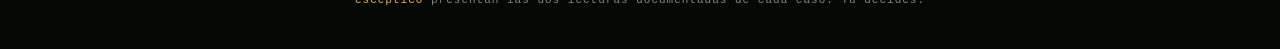
==== commit ec628945: "Ronda 2 de documentos: era UAP, fundacionales y archivos de 4 países más Sala de Archivos ampliada c" ====
--- a/index.html
+++ b/index.html
@@ -85,7 +85,8 @@
     <div class="seccion-titulo"><span>LA SALA DE ARCHIVOS</span></div>
     <p style="font-size:13.5px;max-width:760px">
       No nos creas a nosotros: ve a los documentos. Hemos reunido los enlaces verificados a los
-      archivos OVNI desclasificados de España, Estados Unidos, Reino Unido y Francia —
+      archivos OVNI desclasificados de ocho países — España, EE.UU., Reino Unido, Francia, Brasil,
+      Canadá, Australia y Chile — más los documentos fundacionales del fenómeno:
       <a href="archivos.html">entra en la sala de archivos</a>.
     </p>
 
